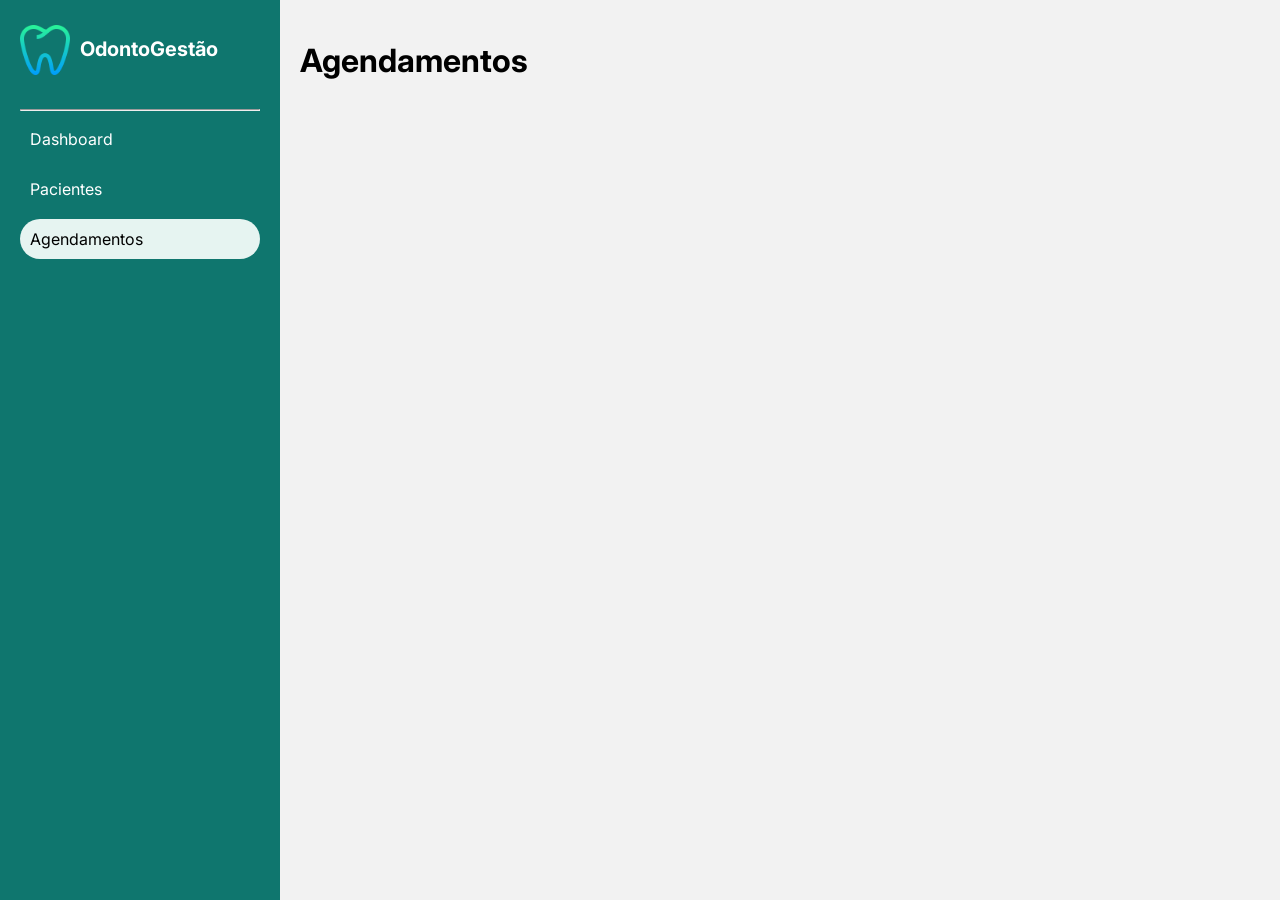
==== agendamentos.html @ c004dda6 "Primeira versão do OdontoGestão" ====
<!DOCTYPE html>
<html lang="pt-BR">
<head>
    <meta charset="UTF-8">
    <link rel="stylesheet" href="style.css">
    <meta name="viewport" content="width=device-width, initial-scale=1.0">
    <title>OdontoGestão</title>
    <link rel="preconnect" href="https://fonts.googleapis.com">
    <link rel="preconnect" href="https://fonts.gstatic.com" crossorigin>
    <link href="https://fonts.googleapis.com/css2?family=Inter:wght@400;500;600&display=swap" rel="stylesheet">
</head>
<body>
    <aside>
        <nav>
            <section class="principal">
                <img id="logo" src="imgs/dente.png" alt="logo">
                <h2>OdontoGestão</h2>
            </section>
            <hr>
            <ul>
                <li><a href="index.html">Dashboard</a></li>
                <li><a href="pacientes.html">Pacientes</a></li>
                <li><a href="agendamentos.html" class="ativo">Agendamentos</a></li>
            </ul>
        </nav>
    </aside>
    <main>
        <header>
            <h1>Agendamentos</h1>
        </header>            
    </main>
</body>
</html>
---- style.css ----
body {
    display: flex;
    min-height: 100vh;
    margin: 0;
    font-family: 'Inter', sans-serif;
}

aside {
    width: 240px;
    background-color: #0F766E;
    padding: 20px;

}

main {
    flex: 1;
    padding: 20px;
    background-color: #F2F2F2;
}   

aside a {
    display: block;
    padding: 10px;
    text-decoration: none;
    color: white;
    margin-bottom: 10px;
}

ul {
    list-style: none;
    padding: 0;
    margin: 0;
}

aside a:hover {
    background-color: #e6f4f1;
    color: black;
    border-radius: 20px;
}

aside a.ativo {
    background-color: #e6f4f1;
    color: black;
    border-radius: 20px;
}

h2 {
    margin-bottom: 20px;
    font-size: 20px;
    color: white;
}

.dashboard-cards {
    display: flex;
    margin: 0px;
    gap: 20px;
}

.card {
    display: flex;
    flex-direction: column;
    padding: 20px;
    flex: 1;
    border: 1px solid #fffcfc;
    border-radius: 20px;
    background-color: white;
}

#logo {
    width: 50px;
    height: 50px;
}

.principal {
    display: flex;
    gap: 10px;
    padding-bottom: 20px;
    align-items: center;
    flex: 1;
}

p {
    color:  #5a5a5a;
}

.pacient-list {
    border: 1px solid #fffcfc;
    border-radius: 20px;
    background-color: white;
    margin-top: 40px;
    padding: 10px;
}

.titulo-pesquisa {
    padding-bottom: 10px;  
    display: block;  
}

.formulario-busca {
    display: flex;
    background-color: #F2F2F2;
    border-radius: 20px;
    border: 1px solid #fffcfc;
    align-items: center;
    padding: 7px;
    gap: 5px;
}

.pesquisa {
    background-color: transparent;
    border-radius: 20px;
    border: none;
    height: 50px;
    font-size: 15px;    
    flex: 1;
    font-family: 'Inter', sans-serif;
}

.pesquisa:focus {
    outline: none;
}

.formulario-busca:focus-within {
    outline: 2px solid #0F766E;   /* põe o contorno no form todo */
}

.icone-card {
    width: 24px;
    height: 24px;
}
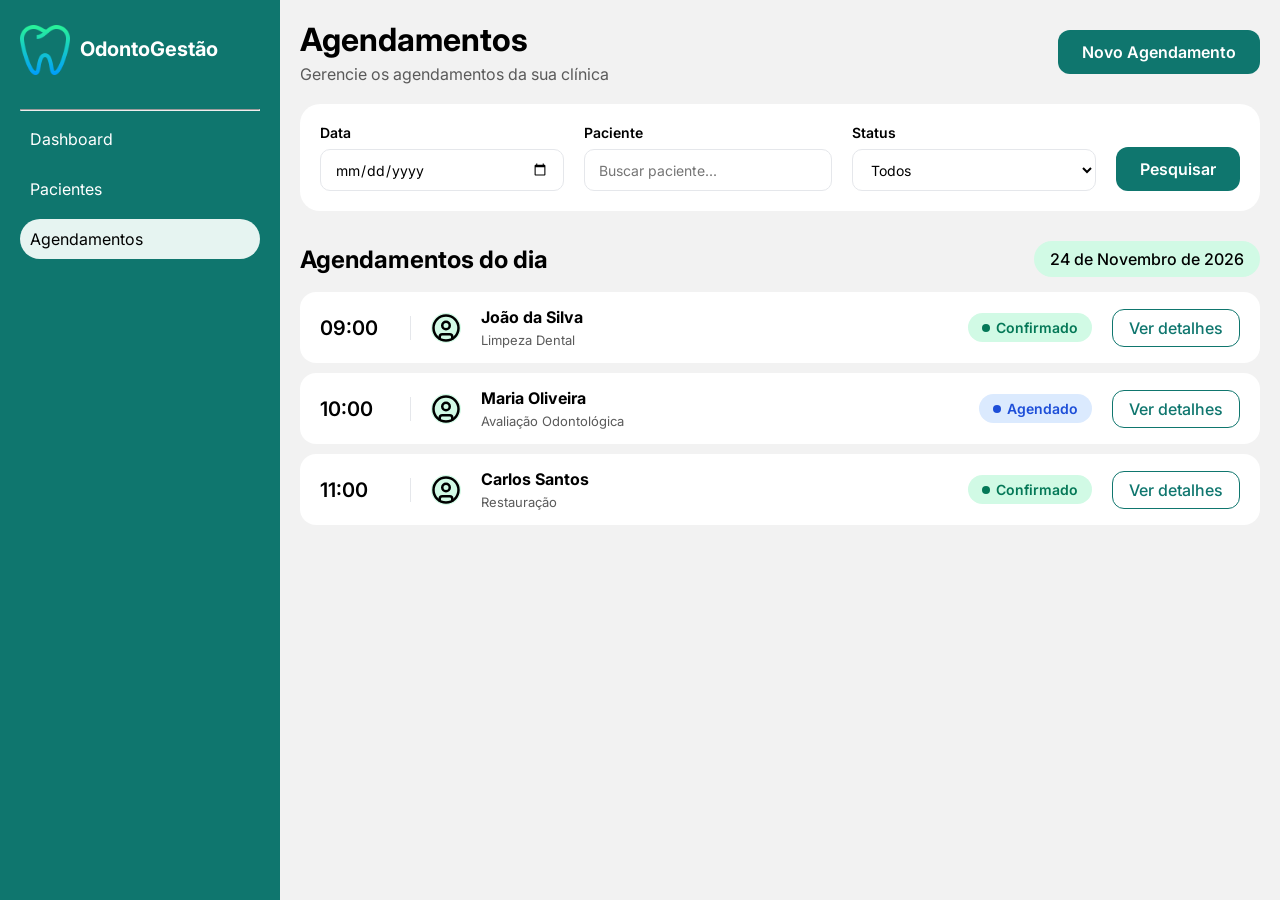
==== commit f95952bb: "Tela de agendamentos" ====
--- a/agendamentos.html
+++ b/agendamentos.html
@@ -25,9 +25,70 @@
         </nav>
     </aside>
     <main>
-        <header>
-            <h1>Agendamentos</h1>
-        </header>            
+        <header class="cabecalho">
+            <div>
+                <h1>Agendamentos</h1>
+                <p>Gerencie os agendamentos da sua clínica</p>
+            </div>
+            <button class="botao-primario">Novo Agendamento</button>
+        </header>         
+        <form class="filtros">
+            <label>
+                Data
+                <input type="date">
+            </label>
+            <label>
+                Paciente
+                <input type="text" placeholder="Buscar paciente...">
+            </label>
+            <label>
+                Status
+                <select>
+                    <option>Todos</option>
+                    <option>Agendado</option>
+                    <option>Confirmado</option>
+                    <option>Cancelado</option>
+                </select>
+            </label>
+            <button type="button" class="botao-primario">Pesquisar</button>
+        </form>
+
+        <div class="titulo-lista">
+            <h2>Agendamentos do dia</h2>
+            <time datetime="2026-11-24">24 de Novembro de 2026</time>
+        </div>
+        <ul class="lista-agendamentos">
+            <li class="item-agendamento">
+            <time class="horario" datetime="09:00">09:00</time>
+            <img class="icone-pacient" src="imgs/circle-user.svg" alt="">
+            <div class="info-paciente">
+                <h4>João da Silva</h4>
+                <p>Limpeza Dental</p>
+            </div>
+            <span class="status confirmado">Confirmado</span>
+            <a href="#" class="botao-secundario">Ver detalhes</a>
+            </li>
+            <li class="item-agendamento">
+            <time class="horario" datetime="10:00">10:00</time>
+            <img class="icone-pacient" src="imgs/circle-user.svg" alt="">
+            <div class="info-paciente">
+                <h4>Maria Oliveira</h4>
+                <p>Avaliação Odontológica</p>
+            </div>
+            <span class="status agendado">Agendado</span>
+            <a href="#" class="botao-secundario">Ver detalhes</a>
+            </li>
+            <li class="item-agendamento">
+            <time class="horario" datetime="11:00">11:00</time>
+            <img class="icone-pacient" src="imgs/circle-user.svg" alt="">
+            <div class="info-paciente">
+                <h4>Carlos Santos</h4>
+                <p>Restauração</p>
+            </div>
+            <span class="status confirmado">Confirmado</span>
+            <a href="#" class="botao-secundario">Ver detalhes</a>
+            </li>
+        </ul>       
     </main>
 </body>
 </html>
--- a/style.css
+++ b/style.css
@@ -45,7 +45,7 @@
     border-radius: 20px;
 }
 
-h2 {
+aside h2 {
     margin-bottom: 20px;
     font-size: 20px;
     color: white;
@@ -80,7 +80,7 @@
     flex: 1;
 }
 
-p {
+main p {
     color:  #5a5a5a;
 }
 
@@ -128,4 +128,207 @@
 .icone-card {
     width: 24px;
     height: 24px;
+}
+
+.list {
+    margin-top: 30px;
+
+}
+
+.pacient {
+    border-top: 1px solid #e5e7eb;
+    padding: 16px 0;    
+}
+
+.pacient a {
+    display: flex;
+    align-items: center;
+    text-decoration: none;
+    color:  #000000;
+    gap: 15px;
+}
+
+.info-paciente {
+    flex: 1;
+}
+
+.info-paciente h4, .info-paciente p {
+    margin: 0;
+}
+
+.info-paciente h4 {
+    margin-bottom: 5px;
+}
+
+.info-paciente p {
+    font-size: 13px;
+}
+
+.icone-pacient{
+    width: 30px;
+    height: 30px;
+    background-color:#d1fae5;
+    border-radius: 500px;
+}
+
+.agendamento {
+    display: flex;
+    gap: 15px;
+}
+
+.agendamento time {
+    background-color:#d1fae5;
+}
+
+.cabecalho {
+    display: flex;
+    justify-content: space-between; 
+    align-items: center;
+    margin-bottom: 20px;
+}
+
+.cabecalho h1 {
+    margin: 0;
+}
+
+.cabecalho p {
+    margin: 5px 0 0;
+}
+
+.botao-primario {
+    background-color: #0F766E;
+    color: white;
+    border: none;
+    border-radius: 12px;
+    padding: 12px 24px;
+    font: inherit;          
+    font-weight: 600;
+    cursor: pointer;        
+}
+
+.botao-primario:hover {
+    background-color: #115E59;
+}
+
+.filtros {
+    display: flex;
+    align-items: flex-end;
+    gap: 20px;
+    background-color: white;
+    border-radius: 20px;
+    padding: 20px;
+    margin-bottom: 30px;
+}
+
+.filtros label {
+    display: flex;
+    flex-direction: column;
+    gap: 8px;
+    flex: 1;
+    font-weight: 600;
+    font-size: 14px;
+}
+
+.filtros input,
+.filtros select {
+    font: inherit;
+    font-weight: 400;
+    padding: 10px 14px;
+    border: 1px solid #e5e7eb;
+    border-radius: 10px;
+    background-color: white;
+    height: 42px;
+    box-sizing: border-box;
+}
+
+.filtros input:focus,
+.filtros select:focus {
+    outline: 2px solid #0F766E;
+}
+
+.titulo-lista {
+    display: flex;
+    justify-content: space-between;
+    align-items: center;
+    margin-bottom: 15px;
+}
+
+.titulo-lista h2 {
+    margin: 0;
+}
+
+.titulo-lista time {
+    background-color: #d1fae5;
+    padding: 8px 16px;
+    border-radius: 20px;
+    font-weight: 500;
+}
+
+.lista-agendamentos {
+    display: flex;
+    flex-direction: column;
+    gap: 10px;
+}
+
+.item-agendamento {
+    display: flex;
+    align-items: center;
+    gap: 20px;
+    background-color: white;
+    border-radius: 16px;
+    padding: 15px 20px;
+}
+
+.horario {
+    font-size: 20px;
+    font-weight: 600;
+    padding-right: 20px;
+    border-right: 1px solid #e5e7eb;
+    width: 70px;
+}
+
+.status {
+    display: flex;
+    align-items: center;
+    gap: 6px;
+    padding: 6px 14px;
+    border-radius: 20px;
+    font-size: 14px;
+    font-weight: 600;
+}
+
+.status::before {
+    content: "";
+    width: 8px;
+    height: 8px;
+    border-radius: 50%;
+    background-color: currentColor;  /* bolinha da mesma cor do texto */
+}
+
+.status.confirmado {
+    background-color: #d1fae5;
+    color: #047857;
+}
+
+.status.agendado {
+    background-color: #dbeafe;
+    color: #1d4ed8;
+}
+
+.status.cancelado {
+    background-color: #fee2e2;
+    color: #b91c1c;
+}
+
+.botao-secundario {
+    text-decoration: none;
+    color: #0F766E;
+    border: 1px solid #0F766E;
+    border-radius: 12px;
+    padding: 8px 16px;
+    font-weight: 500;
+}
+
+.botao-secundario:hover {
+    background-color: #e6f4f1;
 }
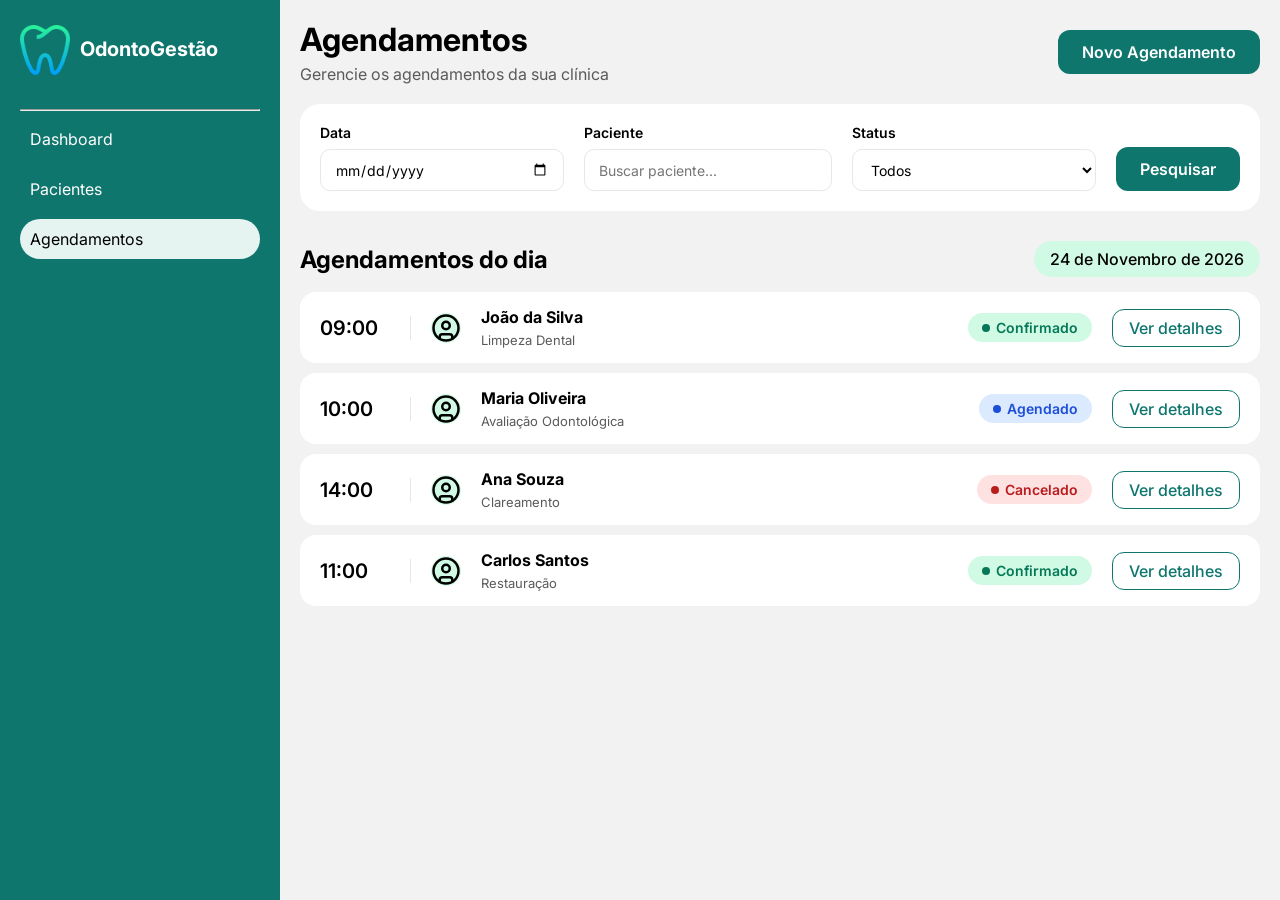
==== commit 9bd6c3a3: "Lista de agendamentos gerada com JS" ====
--- a/agendamentos.html
+++ b/agendamentos.html
@@ -57,38 +57,10 @@
             <h2>Agendamentos do dia</h2>
             <time datetime="2026-11-24">24 de Novembro de 2026</time>
         </div>
-        <ul class="lista-agendamentos">
-            <li class="item-agendamento">
-            <time class="horario" datetime="09:00">09:00</time>
-            <img class="icone-pacient" src="imgs/circle-user.svg" alt="">
-            <div class="info-paciente">
-                <h4>João da Silva</h4>
-                <p>Limpeza Dental</p>
-            </div>
-            <span class="status confirmado">Confirmado</span>
-            <a href="#" class="botao-secundario">Ver detalhes</a>
-            </li>
-            <li class="item-agendamento">
-            <time class="horario" datetime="10:00">10:00</time>
-            <img class="icone-pacient" src="imgs/circle-user.svg" alt="">
-            <div class="info-paciente">
-                <h4>Maria Oliveira</h4>
-                <p>Avaliação Odontológica</p>
-            </div>
-            <span class="status agendado">Agendado</span>
-            <a href="#" class="botao-secundario">Ver detalhes</a>
-            </li>
-            <li class="item-agendamento">
-            <time class="horario" datetime="11:00">11:00</time>
-            <img class="icone-pacient" src="imgs/circle-user.svg" alt="">
-            <div class="info-paciente">
-                <h4>Carlos Santos</h4>
-                <p>Restauração</p>
-            </div>
-            <span class="status confirmado">Confirmado</span>
-            <a href="#" class="botao-secundario">Ver detalhes</a>
-            </li>
+        <ul class="lista-agendamentos" id="lista-agendamentos">
         </ul>       
     </main>
+    <script src="dados.js"></script>
+    <script src="agendamentos.js"></script>
 </body>
 </html>
--- a/style.css
+++ b/style.css
@@ -295,6 +295,7 @@
     border-radius: 20px;
     font-size: 14px;
     font-weight: 600;
+    text-transform: capitalize;
 }
 
 .status::before {
